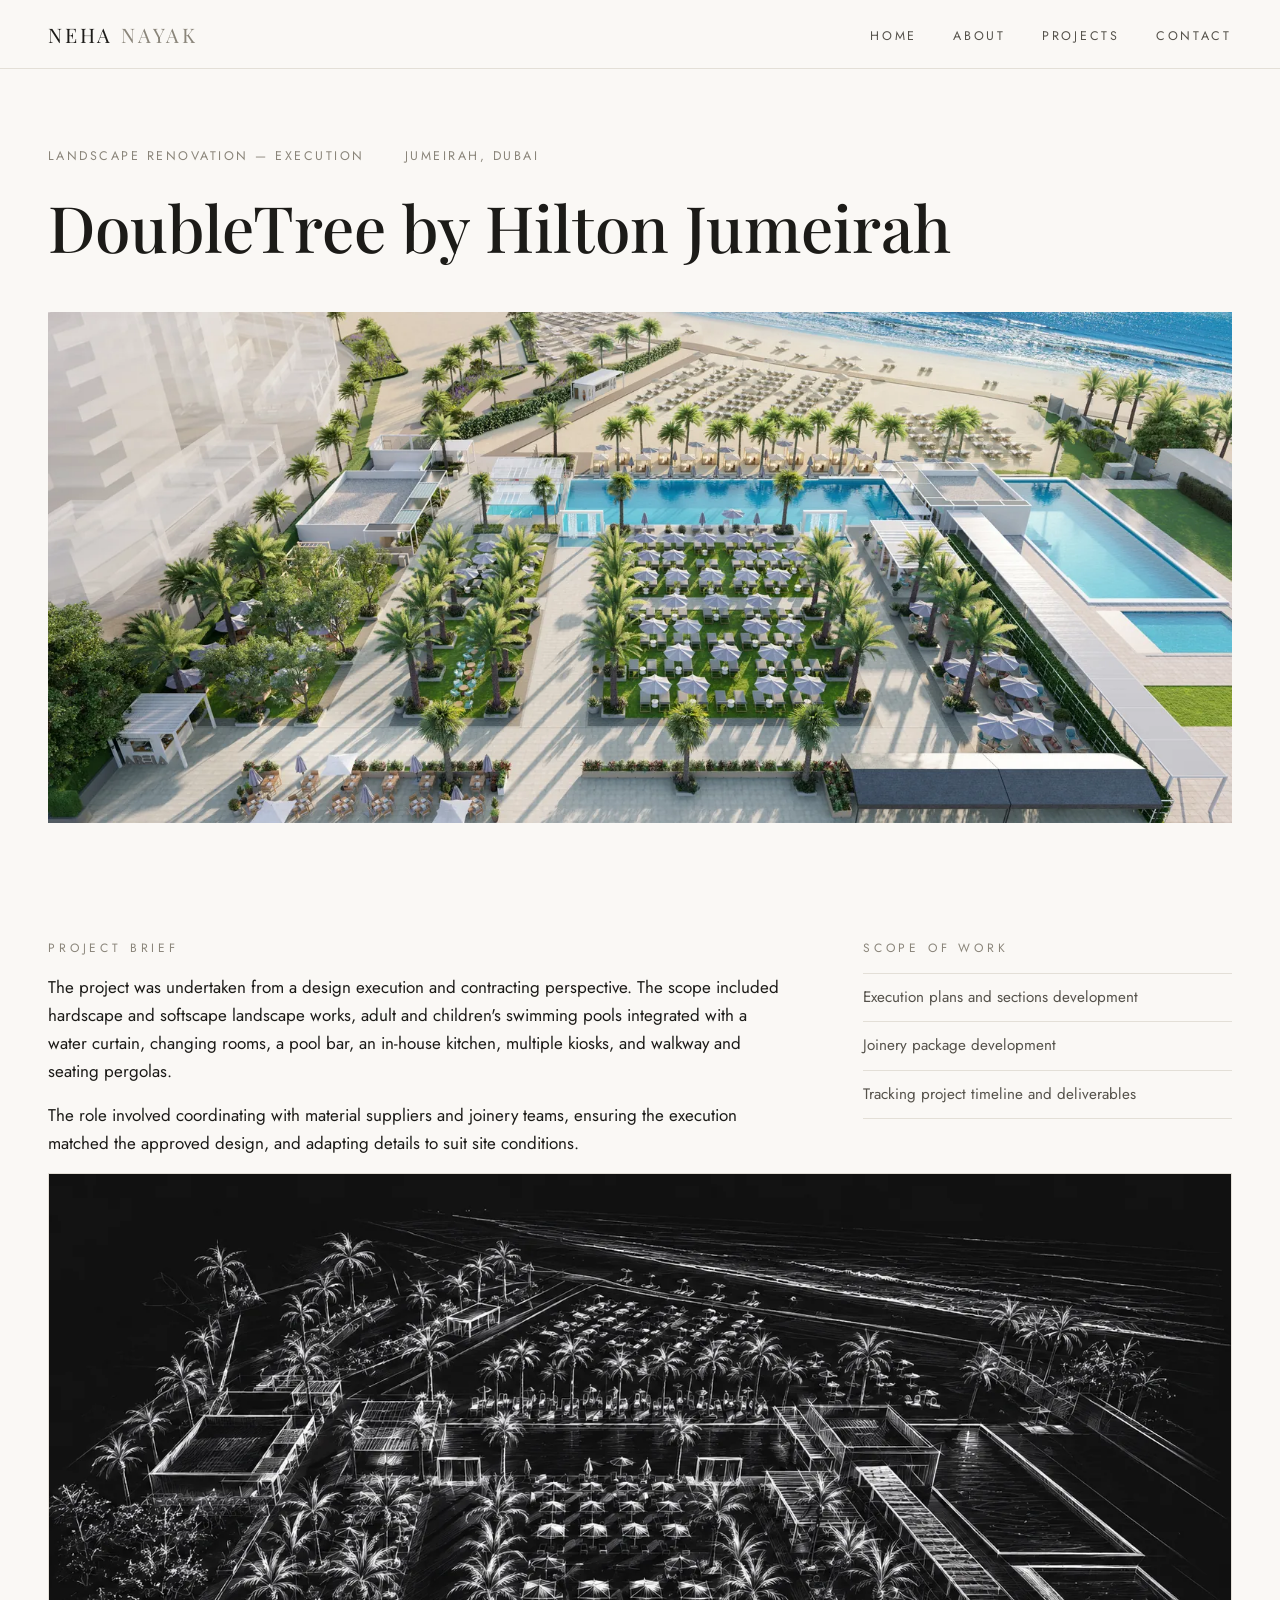
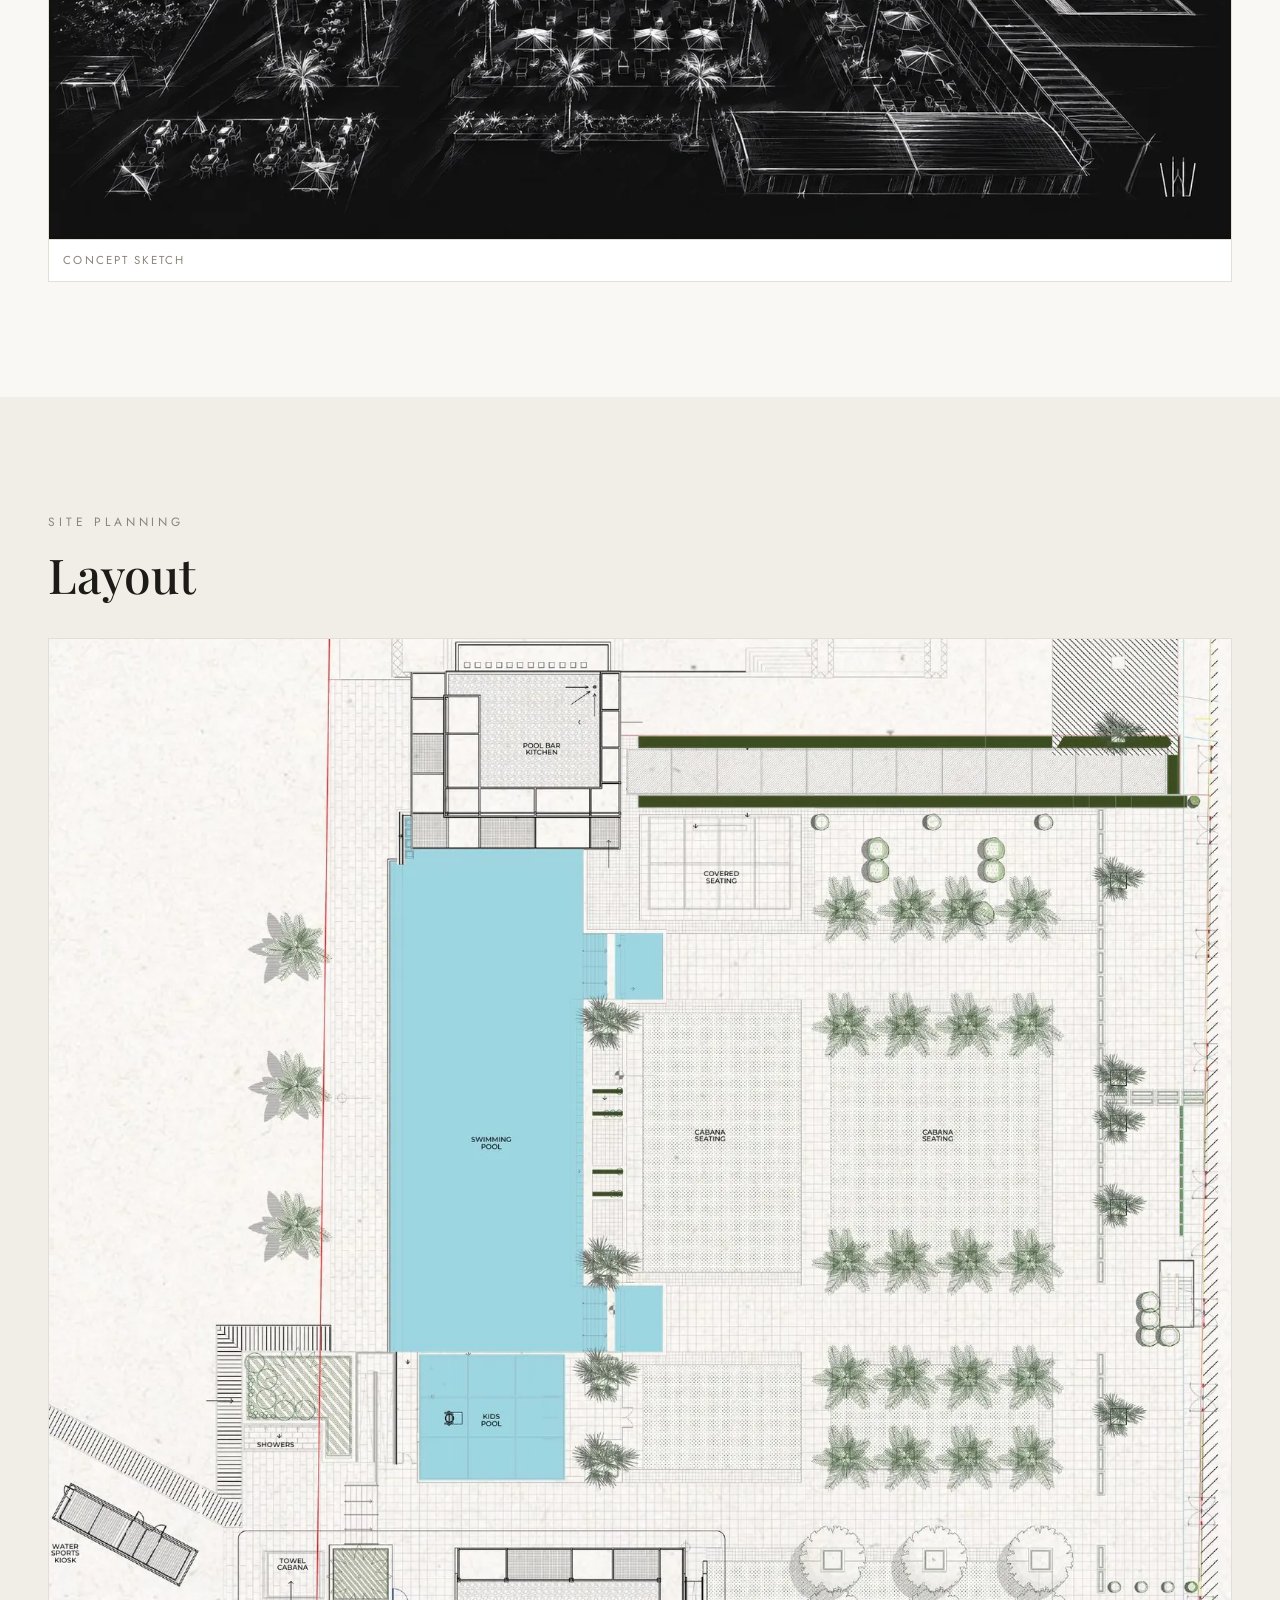
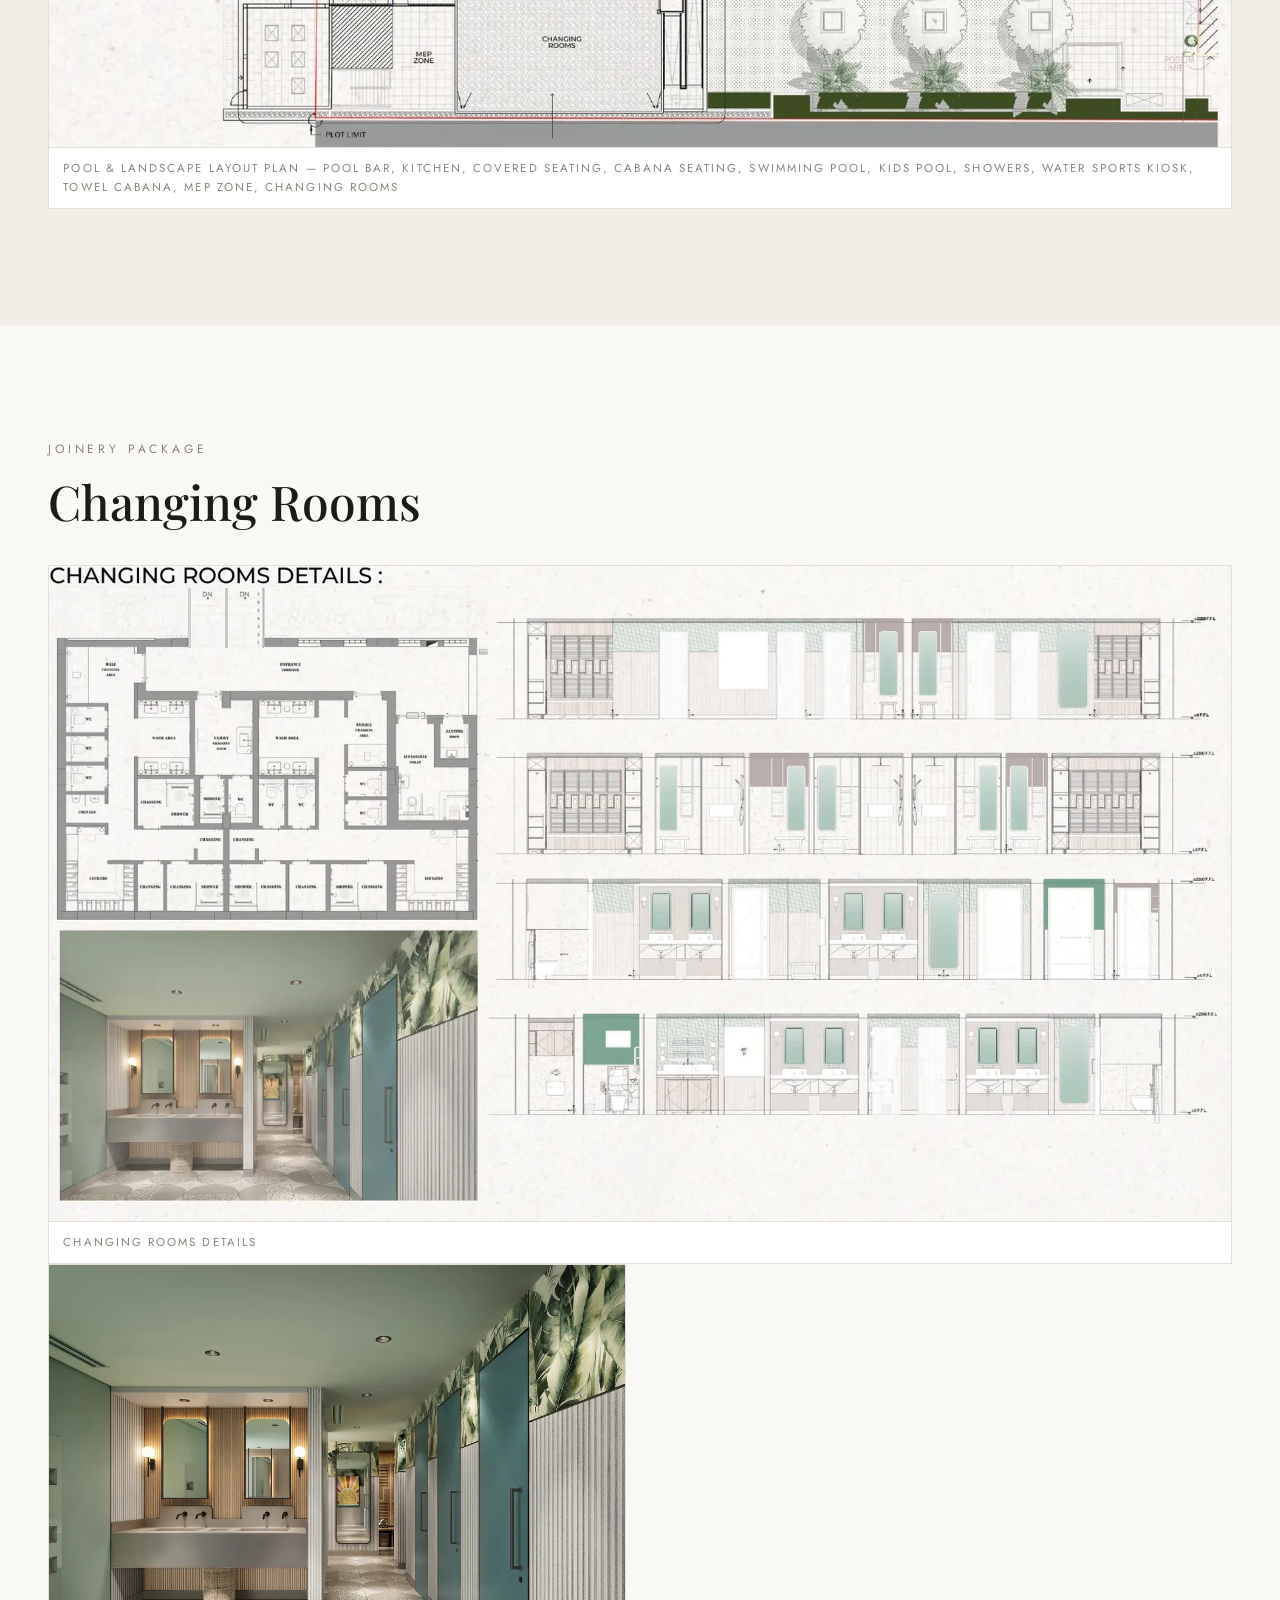
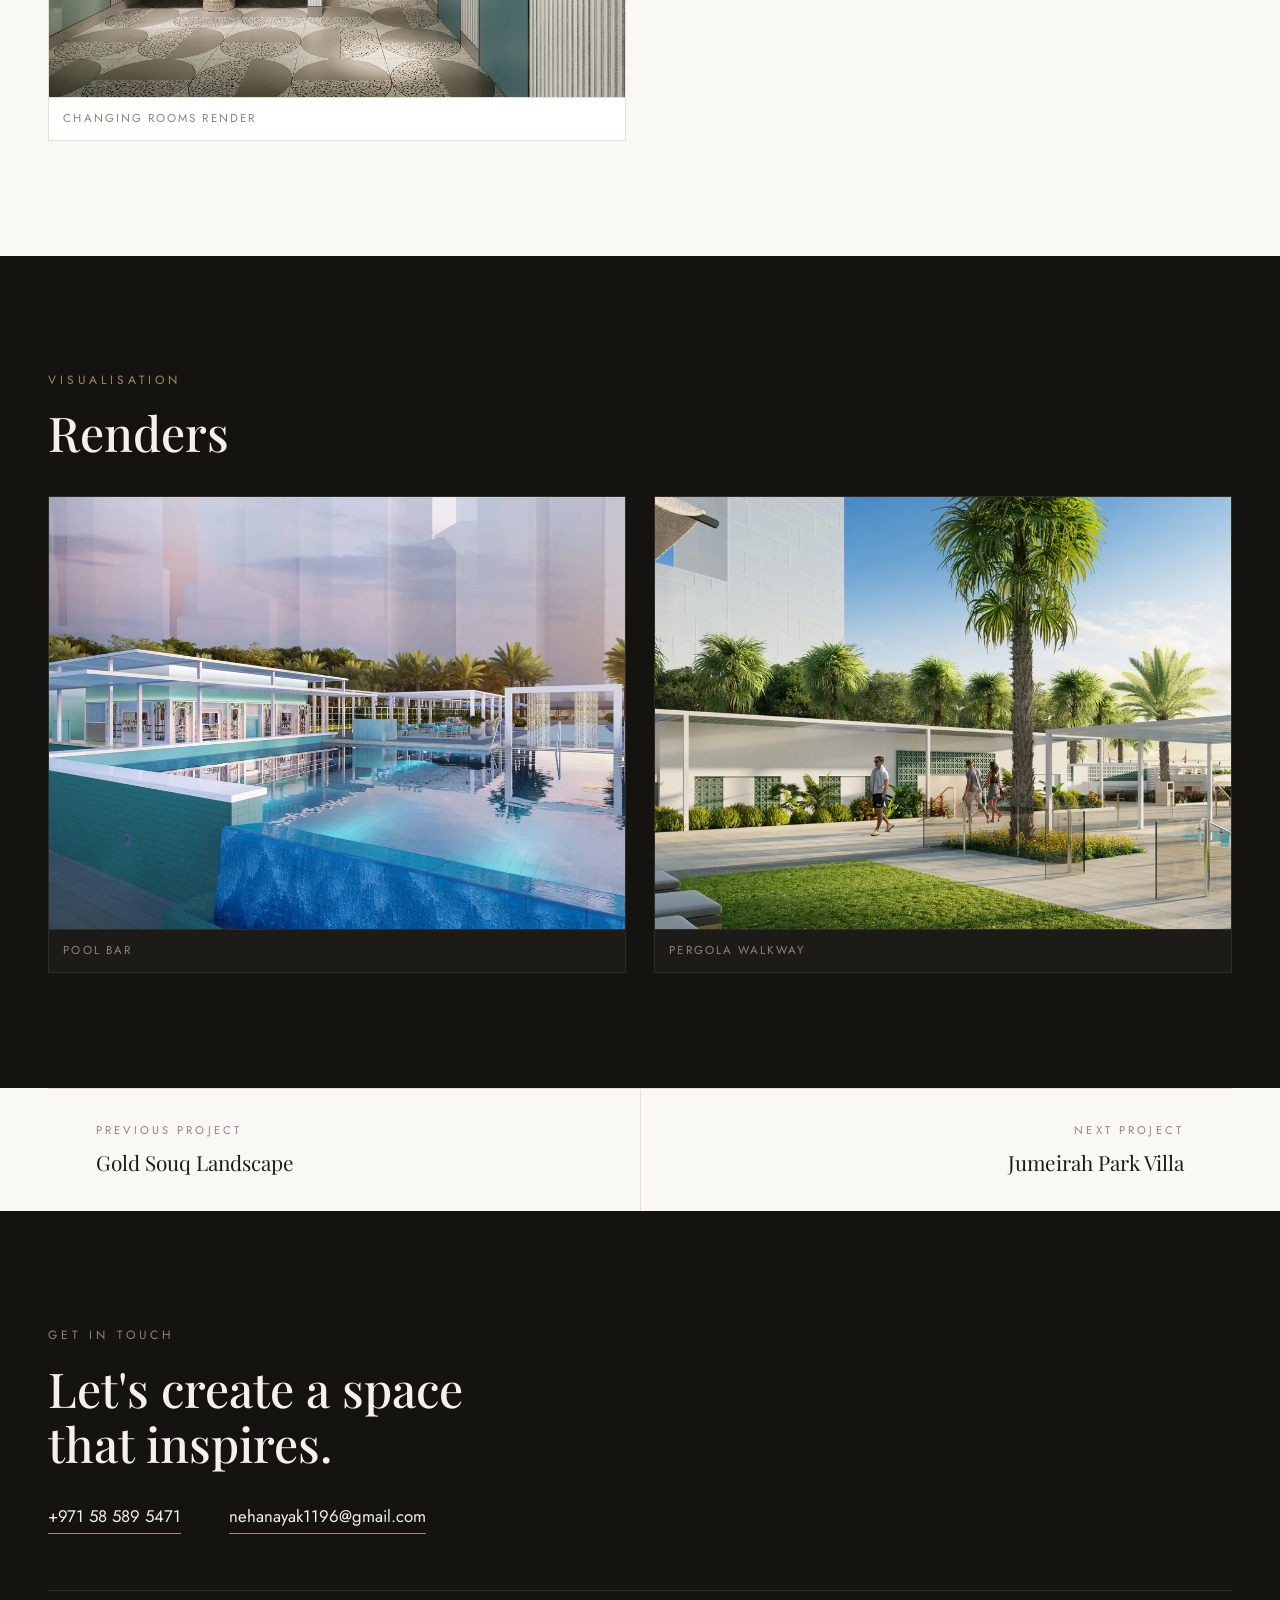
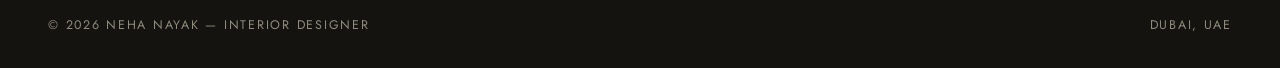
==== projects/doubletree-hilton.html @ 0a65aaea "Add responsive portfolio website built from Portfolio.pdf Static HTML/CSS/JS site: landing page with" ====
<!DOCTYPE html>
<html lang="en">
<head>
  <meta charset="UTF-8">
  <meta name="viewport" content="width=device-width, initial-scale=1">
  <title>DoubleTree by Hilton Jumeirah — Neha Nayak</title>
  <meta name="description" content="Landscape renovation of the DoubleTree by Hilton Jumeirah beachfront pool deck — execution plans, joinery package, and site coordination.">
  <link rel="preconnect" href="https://fonts.googleapis.com">
  <link rel="preconnect" href="https://fonts.gstatic.com" crossorigin>
  <link href="https://fonts.googleapis.com/css2?family=Playfair+Display:ital,wght@0,400;0,500;0,600;1,400&family=Jost:wght@300;400;500&display=swap" rel="stylesheet">
  <link rel="stylesheet" href="../css/style.css">
</head>
<body>

<header class="site-header">
  <div class="container">
    <a class="brand" href="../index.html">Neha <span>Nayak</span></a>
    <button class="nav-toggle" aria-label="Menu" aria-expanded="false" aria-controls="nav">
      <span></span><span></span><span></span>
    </button>
    <nav class="site-nav" id="nav">
      <ul>
        <li><a href="../index.html">Home</a></li>
        <li><a href="../index.html#about">About</a></li>
        <li><a href="../index.html#projects">Projects</a></li>
        <li><a href="../index.html#contact">Contact</a></li>
      </ul>
    </nav>
  </div>
</header>

<main>
  <section class="project-hero container">
    <div class="meta"><span>Landscape Renovation — Execution</span><span>Jumeirah, Dubai</span></div>
    <h1>DoubleTree by Hilton Jumeirah</h1>
    <div class="banner reveal"><img src="../assets/img/doubletree-hilton/aerial-render.webp" alt="Daytime aerial render of the full beachfront pool deck at the DoubleTree by Hilton Jumeirah"></div>
  </section>

  <section class="section">
    <div class="container split">
      <div class="reveal">
        <span class="eyebrow">Project Brief</span>
        <p>The project was undertaken from a design execution and contracting perspective. The scope included hardscape and softscape landscape works, adult and children's swimming pools integrated with a water curtain, changing rooms, a pool bar, an in-house kitchen, multiple kiosks, and walkway and seating pergolas.</p>
        <p>The role involved coordinating with material suppliers and joinery teams, ensuring the execution matched the approved design, and adapting details to suit site conditions.</p>
      </div>
      <div class="reveal">
        <span class="eyebrow">Scope of Work</span>
        <ul class="scope-list">
          <li>Execution plans and sections development</li>
          <li>Joinery package development</li>
          <li>Tracking project timeline and deliverables</li>
        </ul>
      </div>
    </div>
    <div class="container">
      <div class="gallery gallery--full reveal">
        <figure><img src="../assets/img/doubletree-hilton/concept-sketch.webp" alt="Hand-drawn aerial concept sketch of the pool deck at night" loading="lazy"><figcaption>Concept Sketch</figcaption></figure>
      </div>
    </div>
  </section>

  <section class="section section--alt">
    <div class="container">
      <span class="eyebrow">Site Planning</span>
      <h2 class="section-title">Layout</h2>
      <div class="gallery gallery--full gallery--natural reveal">
        <figure><img src="../assets/img/doubletree-hilton/pool-layout-plan.webp" alt="Annotated pool and landscape layout plan showing the swimming pool, kids pool, cabana seating, pool bar, kitchen, kiosks, and changing rooms" loading="lazy"><figcaption>Pool &amp; Landscape Layout Plan — Pool Bar, Kitchen, Covered Seating, Cabana Seating, Swimming Pool, Kids Pool, Showers, Water Sports Kiosk, Towel Cabana, MEP Zone, Changing Rooms</figcaption></figure>
      </div>
    </div>
  </section>

  <section class="section">
    <div class="container">
      <span class="eyebrow">Joinery Package</span>
      <h2 class="section-title">Changing Rooms</h2>
      <div class="gallery gallery--full gallery--natural reveal">
        <figure><img src="../assets/img/doubletree-hilton/changing-rooms-details.webp" alt="Changing rooms detail package with plan, render, and elevation strips" loading="lazy"><figcaption>Changing Rooms Details</figcaption></figure>
      </div>
      <div class="gallery gallery--two reveal">
        <figure><img src="../assets/img/doubletree-hilton/changing-rooms-render.webp" alt="Interior render of the changing rooms with arched mirrors, tropical wallpaper, and terrazzo finishes" loading="lazy"><figcaption>Changing Rooms Render</figcaption></figure>
      </div>
    </div>
  </section>

  <section class="section section--dark">
    <div class="container">
      <span class="eyebrow">Visualisation</span>
      <h2 class="section-title">Renders</h2>
      <div class="gallery gallery--two reveal">
        <figure><img src="../assets/img/doubletree-hilton/pool-bar-render.webp" alt="Dusk render of the infinity pool and glass pool bar pavilion" loading="lazy"><figcaption>Pool Bar</figcaption></figure>
        <figure><img src="../assets/img/doubletree-hilton/walkway-render.webp" alt="Shaded pergola walkway beside the kids pool" loading="lazy"><figcaption>Pergola Walkway</figcaption></figure>
      </div>
    </div>
  </section>
</main>

<nav class="project-pager container" aria-label="More projects">
  <a class="prev" href="gold-souq.html"><span class="label">Previous Project</span><span class="title">Gold Souq Landscape</span></a>
  <a class="next" href="jumeirah-park-villa.html"><span class="label">Next Project</span><span class="title">Jumeirah Park Villa</span></a>
</nav>

<footer class="site-footer" id="contact">
  <div class="container">
    <span class="eyebrow">Get in touch</span>
    <h2>Let's create a space<br>that inspires.</h2>
    <div class="footer-contact">
      <a href="tel:+971585895471">+971 58 589 5471</a>
      <a href="mailto:nehanayak1196@gmail.com">nehanayak1196@gmail.com</a>
    </div>
    <div class="footer-base">
      <span>&copy; <span data-year></span> Neha Nayak — Interior Designer</span>
      <span>Dubai, UAE</span>
    </div>
  </div>
</footer>
<script src="../js/main.js"></script>
</body>
</html>
---- css/style.css ----
/* ============================================================
   Neha Nayak — Interior Design Portfolio
   Shared design system
   ============================================================ */

:root {
  --bg: #faf8f5;
  --bg-alt: #f1eee8;
  --ink: #1c1b18;
  --ink-soft: #55524b;
  --muted: #8a857a;
  --line: #e3dfd7;
  --dark: #14130f;
  --dark-ink: #f4f1ea;
  --accent: #a08a63;
  --font-display: "Playfair Display", Georgia, "Times New Roman", serif;
  --font-body: "Jost", "Futura", "Century Gothic", -apple-system, Helvetica, Arial, sans-serif;
  --space: clamp(4rem, 9vw, 7.5rem);
  --gutter: clamp(1.25rem, 4vw, 3rem);
  --header-h: 4.25rem;
}

*, *::before, *::after { box-sizing: border-box; }

html { scroll-behavior: smooth; }

body {
  margin: 0;
  background: var(--bg);
  color: var(--ink);
  font-family: var(--font-body);
  font-size: 1.0625rem;
  line-height: 1.65;
  -webkit-font-smoothing: antialiased;
  overflow-x: hidden;
}

img { max-width: 100%; height: auto; display: block; }

a { color: inherit; text-decoration: none; }

h1, h2, h3, h4 {
  font-family: var(--font-display);
  font-weight: 500;
  line-height: 1.15;
  margin: 0 0 1rem;
}

p { margin: 0 0 1rem; }

.container {
  width: min(1200px, 100% - 2 * var(--gutter));
  margin-inline: auto;
}

/* ---------- Header / Nav ---------- */

.site-header {
  position: sticky;
  top: 0;
  z-index: 100;
  background: color-mix(in srgb, var(--bg) 92%, transparent);
  backdrop-filter: blur(8px);
  border-bottom: 1px solid var(--line);
}

.site-header .container {
  display: flex;
  align-items: center;
  justify-content: space-between;
  height: var(--header-h);
}

.brand {
  font-family: var(--font-display);
  font-size: 1.25rem;
  letter-spacing: 0.14em;
  text-transform: uppercase;
}

.brand span { color: var(--muted); }

.site-nav ul {
  display: flex;
  gap: 2.25rem;
  list-style: none;
  margin: 0;
  padding: 0;
}

.site-nav a {
  font-size: 0.78rem;
  letter-spacing: 0.22em;
  text-transform: uppercase;
  color: var(--ink-soft);
  transition: color 0.2s;
}

.site-nav a:hover, .site-nav a[aria-current="page"] { color: var(--ink); }

.nav-toggle {
  display: none;
  background: none;
  border: 0;
  padding: 0.5rem;
  cursor: pointer;
}

.nav-toggle span {
  display: block;
  width: 24px;
  height: 2px;
  background: var(--ink);
  margin: 5px 0;
  transition: transform 0.25s, opacity 0.25s;
}

@media (max-width: 767px) {
  .nav-toggle { display: block; }

  .site-nav {
    position: absolute;
    top: var(--header-h);
    left: 0;
    right: 0;
    background: var(--bg);
    border-bottom: 1px solid var(--line);
    max-height: 0;
    overflow: hidden;
    transition: max-height 0.3s ease;
  }

  .site-nav.open { max-height: 22rem; }

  .site-nav ul {
    flex-direction: column;
    gap: 0;
    padding: 0.75rem 0 1.25rem;
  }

  .site-nav li { text-align: center; }

  .site-nav a { display: block; padding: 0.7rem 0; font-size: 0.85rem; }

  body.nav-open .nav-toggle span:nth-child(1) { transform: translateY(7px) rotate(45deg); }
  body.nav-open .nav-toggle span:nth-child(2) { opacity: 0; }
  body.nav-open .nav-toggle span:nth-child(3) { transform: translateY(-7px) rotate(-45deg); }
}

/* ---------- Section scaffolding ---------- */

.section { padding-block: var(--space); }
.section--alt { background: var(--bg-alt); }
.section--dark { background: var(--dark); color: var(--dark-ink); }
.section--dark .eyebrow { color: var(--accent); }

.eyebrow {
  display: block;
  font-size: 0.75rem;
  letter-spacing: 0.32em;
  text-transform: uppercase;
  color: var(--muted);
  margin-bottom: 0.9rem;
}

.section-title {
  font-size: clamp(1.9rem, 4.5vw, 3rem);
  margin-bottom: 2.25rem;
}

/* ---------- Index hero (full-screen background) ---------- */

.hero--full {
  position: relative;
  min-height: calc(100svh - var(--header-h));
  display: flex;
  align-items: flex-end;
  overflow: hidden;
}

.hero-bg {
  position: absolute;
  inset: 0;
  width: 100%;
  height: 100%;
  object-fit: cover;
}

.hero-overlay {
  position: absolute;
  inset: 0;
  background: linear-gradient(
    to top,
    rgba(12, 11, 9, 0.8) 0%,
    rgba(12, 11, 9, 0.35) 50%,
    rgba(12, 11, 9, 0.12) 100%
  );
}

.hero-content {
  position: relative;
  z-index: 1;
  color: var(--dark-ink);
  padding-block: clamp(3rem, 8vh, 6rem);
}

.hero-content h1 {
  font-size: clamp(2.8rem, 7.5vw, 5.5rem);
  letter-spacing: 0.06em;
  margin-bottom: 1.25rem;
  text-shadow: 0 2px 24px rgba(0, 0, 0, 0.35);
}

.hero-content .tagline {
  font-size: 0.85rem;
  letter-spacing: 0.34em;
  text-transform: uppercase;
  color: rgba(244, 241, 234, 0.92);
  border-top: 1px solid rgba(244, 241, 234, 0.65);
  padding-top: 1rem;
  display: inline-block;
}

.hero-lede {
  max-width: 34rem;
  margin-top: 1.25rem;
  color: rgba(244, 241, 234, 0.85);
}

@media (max-width: 767px) {
  .hero--full { min-height: 78svh; }
  .hero-content { padding-block: 2.5rem; }
}

/* ---------- Project hero (detail pages) ---------- */

.project-hero { padding-top: clamp(3rem, 6vw, 5rem); }

.project-hero .meta {
  display: flex;
  flex-wrap: wrap;
  gap: 0.6rem 2.5rem;
  font-size: 0.78rem;
  letter-spacing: 0.2em;
  text-transform: uppercase;
  color: var(--muted);
  margin-bottom: 1.5rem;
}

.project-hero h1 { font-size: clamp(2.2rem, 6vw, 4rem); }

.project-hero .banner {
  margin-top: clamp(1.75rem, 4vw, 3rem);
  max-height: 70vh;
  overflow: hidden;
}

.project-hero .banner img { width: 100%; object-fit: cover; }

/* ---------- Split (brief / scope) ---------- */

.split {
  display: grid;
  grid-template-columns: 2fr 1fr;
  gap: clamp(2rem, 6vw, 5rem);
  align-items: start;
}

@media (max-width: 767px) { .split { grid-template-columns: 1fr; } }

.scope-list {
  list-style: none;
  margin: 0;
  padding: 0;
  border-top: 1px solid var(--line);
}

.scope-list li {
  padding: 0.7rem 0;
  border-bottom: 1px solid var(--line);
  font-size: 0.95rem;
  color: var(--ink-soft);
}

.section--dark .scope-list,
.section--dark .scope-list li { border-color: #2e2c26; color: #c9c4b8; }

/* ---------- Galleries ---------- */

.gallery {
  display: grid;
  grid-template-columns: repeat(auto-fill, minmax(min(300px, 100%), 1fr));
  gap: clamp(1rem, 2.5vw, 1.75rem);
}

.gallery--two { grid-template-columns: repeat(auto-fill, minmax(min(420px, 100%), 1fr)); }
.gallery--full { grid-template-columns: 1fr; }

.gallery figure {
  margin: 0;
  cursor: zoom-in;
  background: #fff;
  border: 1px solid var(--line);
}

.section--dark .gallery figure { background: #1d1b17; border-color: #2e2c26; }

.gallery figure img {
  width: 100%;
  aspect-ratio: 4 / 3;
  object-fit: cover;
  transition: transform 0.45s ease, opacity 0.3s;
}

.gallery--natural figure img,
.gallery--full figure img { aspect-ratio: auto; object-fit: contain; }

.gallery figure:hover img { opacity: 0.92; }

.gallery figcaption {
  font-size: 0.72rem;
  letter-spacing: 0.18em;
  text-transform: uppercase;
  color: var(--muted);
  padding: 0.7rem 0.9rem;
  border-top: 1px solid var(--line);
}

.section--dark .gallery figcaption { border-color: #2e2c26; }

/* ---------- Project cards (index) ---------- */

.project-grid {
  display: grid;
  grid-template-columns: repeat(auto-fill, minmax(min(320px, 100%), 1fr));
  gap: clamp(1.25rem, 3vw, 2rem);
}

.project-card {
  display: block;
  background: #fff;
  border: 1px solid var(--line);
  overflow: hidden;
}

.project-card .thumb { overflow: hidden; }

.project-card .thumb img {
  width: 100%;
  aspect-ratio: 4 / 3;
  object-fit: cover;
  transition: transform 0.5s ease;
}

.project-card:hover .thumb img { transform: scale(1.04); }

.project-card .card-body { padding: 1.25rem 1.4rem 1.5rem; }

.project-card .card-tag {
  font-size: 0.68rem;
  letter-spacing: 0.26em;
  text-transform: uppercase;
  color: var(--muted);
}

.project-card h3 {
  font-size: 1.35rem;
  margin: 0.4rem 0 0;
}

/* ---------- About ---------- */

.about-grid {
  display: grid;
  grid-template-columns: 320px 1fr;
  gap: clamp(2rem, 5vw, 4.5rem);
  align-items: start;
}

.about-grid .portrait img { width: 100%; filter: grayscale(1); }

@media (max-width: 860px) {
  .about-grid { grid-template-columns: 1fr; }
  .about-grid .portrait { max-width: 280px; }
}

.facts-grid {
  display: grid;
  grid-template-columns: repeat(auto-fit, minmax(180px, 1fr));
  gap: 2rem;
  margin-top: 2.5rem;
}

.facts-grid h4 {
  font-family: var(--font-body);
  font-size: 0.75rem;
  letter-spacing: 0.26em;
  text-transform: uppercase;
  color: var(--muted);
  margin-bottom: 0.75rem;
}

.facts-grid ul {
  list-style: none;
  margin: 0;
  padding: 0;
  font-size: 0.95rem;
  color: var(--ink-soft);
}

.facts-grid li { padding: 0.28rem 0; }

.tag-list {
  display: flex;
  flex-wrap: wrap;
  gap: 0.5rem;
  list-style: none;
  padding: 0;
  margin: 0;
}

.tag-list li {
  border: 1px solid var(--line);
  padding: 0.35rem 0.9rem;
  font-size: 0.78rem;
  letter-spacing: 0.12em;
  text-transform: uppercase;
  color: var(--ink-soft);
  background: #fff;
}

/* ---------- Prev / next project ---------- */

.project-pager {
  display: grid;
  grid-template-columns: 1fr 1fr;
  border-top: 1px solid var(--line);
}

.project-pager a {
  padding: 2rem var(--gutter);
  transition: background 0.25s;
}

.project-pager a:hover { background: var(--bg-alt); }

.project-pager .next { text-align: right; border-left: 1px solid var(--line); }

.project-pager .label {
  display: block;
  font-size: 0.7rem;
  letter-spacing: 0.28em;
  text-transform: uppercase;
  color: var(--muted);
  margin-bottom: 0.35rem;
}

.project-pager .title { font-family: var(--font-display); font-size: 1.3rem; }

@media (max-width: 600px) {
  .project-pager { grid-template-columns: 1fr; }
  .project-pager .next { border-left: 0; border-top: 1px solid var(--line); }
}

/* ---------- Footer ---------- */

.site-footer {
  background: var(--dark);
  color: var(--dark-ink);
  padding: var(--space) 0 2rem;
}

.site-footer h2 { font-size: clamp(1.9rem, 4.5vw, 3rem); }

.footer-contact {
  display: flex;
  flex-wrap: wrap;
  gap: 1rem 3rem;
  margin: 2rem 0 3.5rem;
  font-size: 1.05rem;
}

.footer-contact a {
  border-bottom: 1px solid var(--accent);
  padding-bottom: 0.15rem;
  transition: color 0.2s;
}

.footer-contact a:hover { color: var(--accent); }

.footer-base {
  display: flex;
  flex-wrap: wrap;
  gap: 0.5rem 2rem;
  justify-content: space-between;
  border-top: 1px solid #2e2c26;
  padding-top: 1.5rem;
  font-size: 0.78rem;
  letter-spacing: 0.14em;
  text-transform: uppercase;
  color: #8f8a7e;
}

/* ---------- Lightbox ---------- */

.lightbox {
  position: fixed;
  inset: 0;
  z-index: 200;
  background: rgba(12, 11, 9, 0.94);
  display: none;
  align-items: center;
  justify-content: center;
}

.lightbox.open { display: flex; }

.lightbox img {
  max-width: min(94vw, 1500px);
  max-height: 86vh;
  object-fit: contain;
}

.lightbox .lb-caption {
  position: absolute;
  bottom: 1.25rem;
  left: 50%;
  transform: translateX(-50%);
  color: #cfcabe;
  font-size: 0.75rem;
  letter-spacing: 0.2em;
  text-transform: uppercase;
  text-align: center;
  max-width: 90vw;
}

.lightbox button {
  position: absolute;
  background: none;
  border: 0;
  color: #efece4;
  font-size: 2rem;
  line-height: 1;
  cursor: pointer;
  padding: 1rem;
  opacity: 0.75;
  transition: opacity 0.2s;
}

.lightbox button:hover { opacity: 1; }

.lightbox .lb-close { top: 0.75rem; right: 0.9rem; }
.lightbox .lb-prev { left: 0.4rem; top: 50%; transform: translateY(-50%); }
.lightbox .lb-next { right: 0.4rem; top: 50%; transform: translateY(-50%); }

@media (max-width: 600px) {
  .lightbox .lb-prev, .lightbox .lb-next { padding: 0.6rem; font-size: 1.6rem; }
}

/* ---------- Reveal on scroll ---------- */

.reveal {
  opacity: 0;
  transform: translateY(26px);
  transition: opacity 0.7s ease, transform 0.7s ease;
}

.reveal.visible { opacity: 1; transform: none; }

@media (prefers-reduced-motion: reduce) {
  html { scroll-behavior: auto; }
  .reveal { opacity: 1; transform: none; transition: none; }
  .gallery figure img, .project-card .thumb img { transition: none; }
}
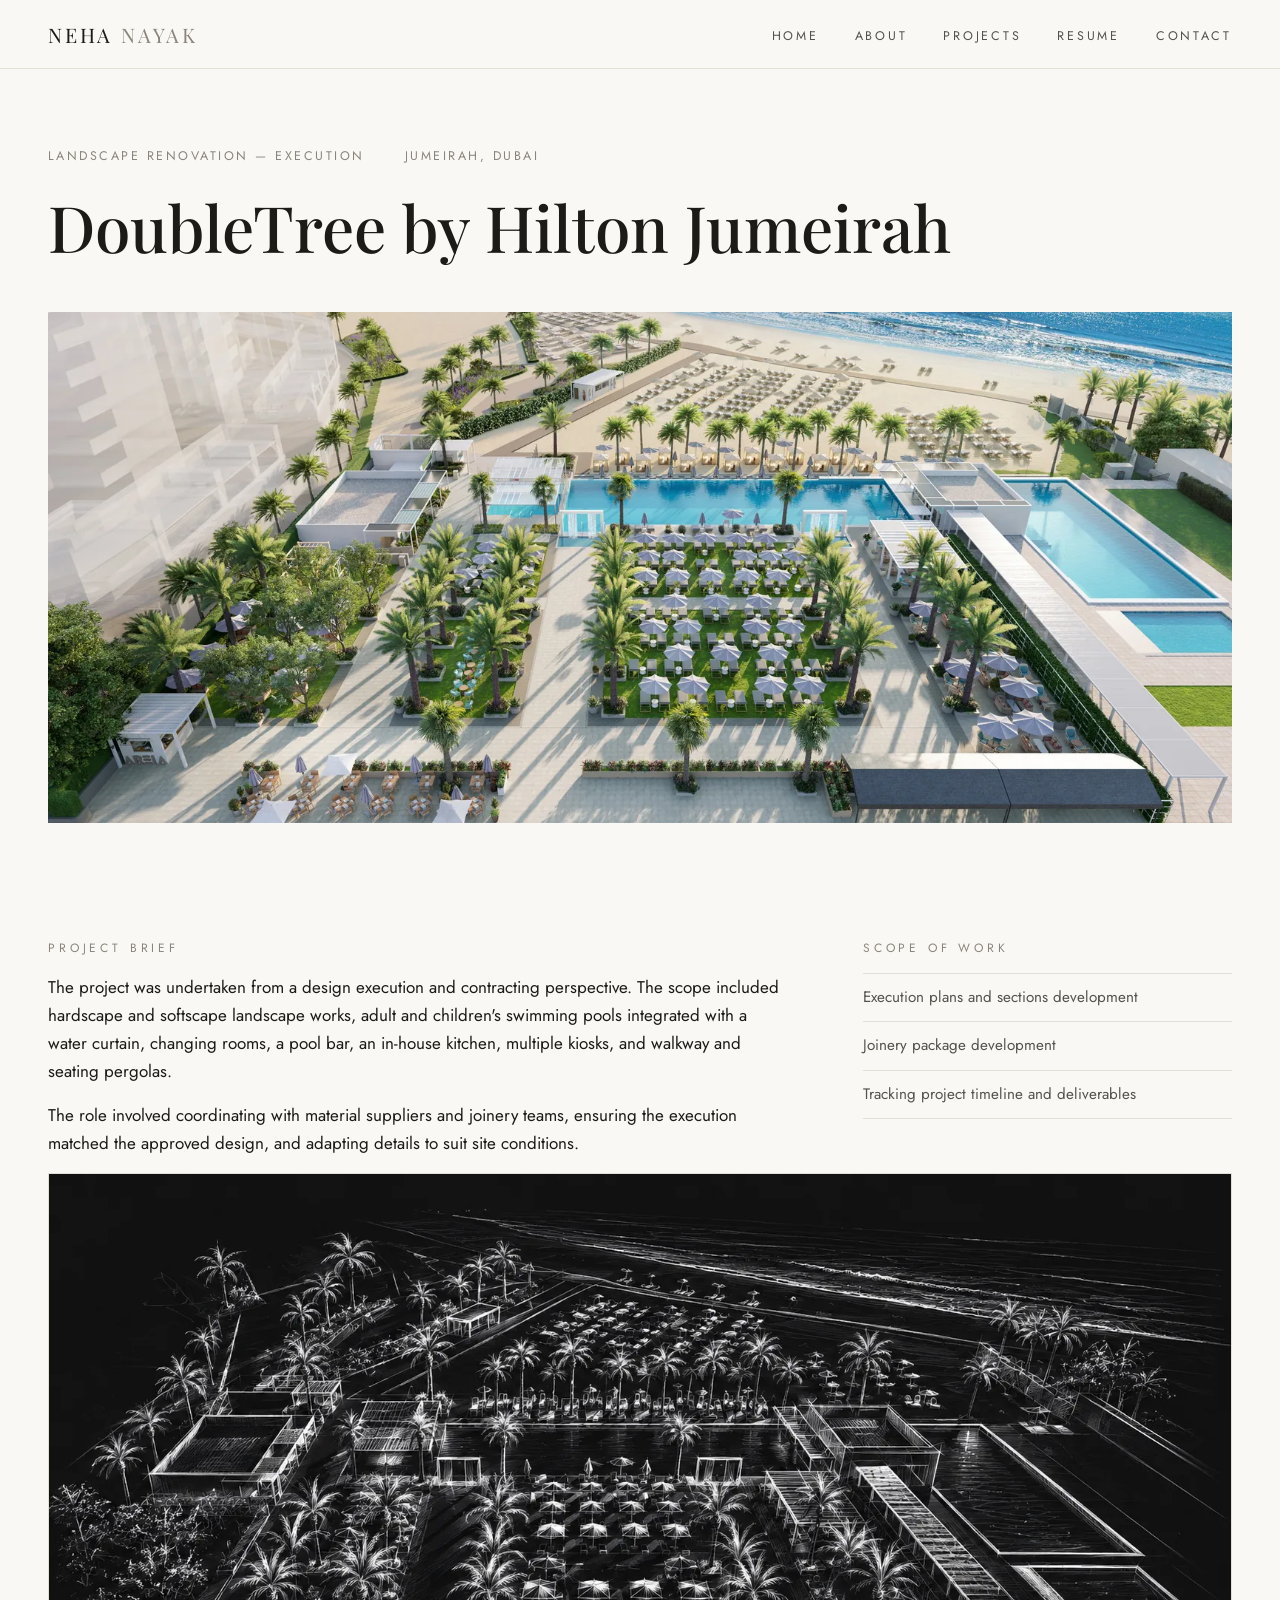
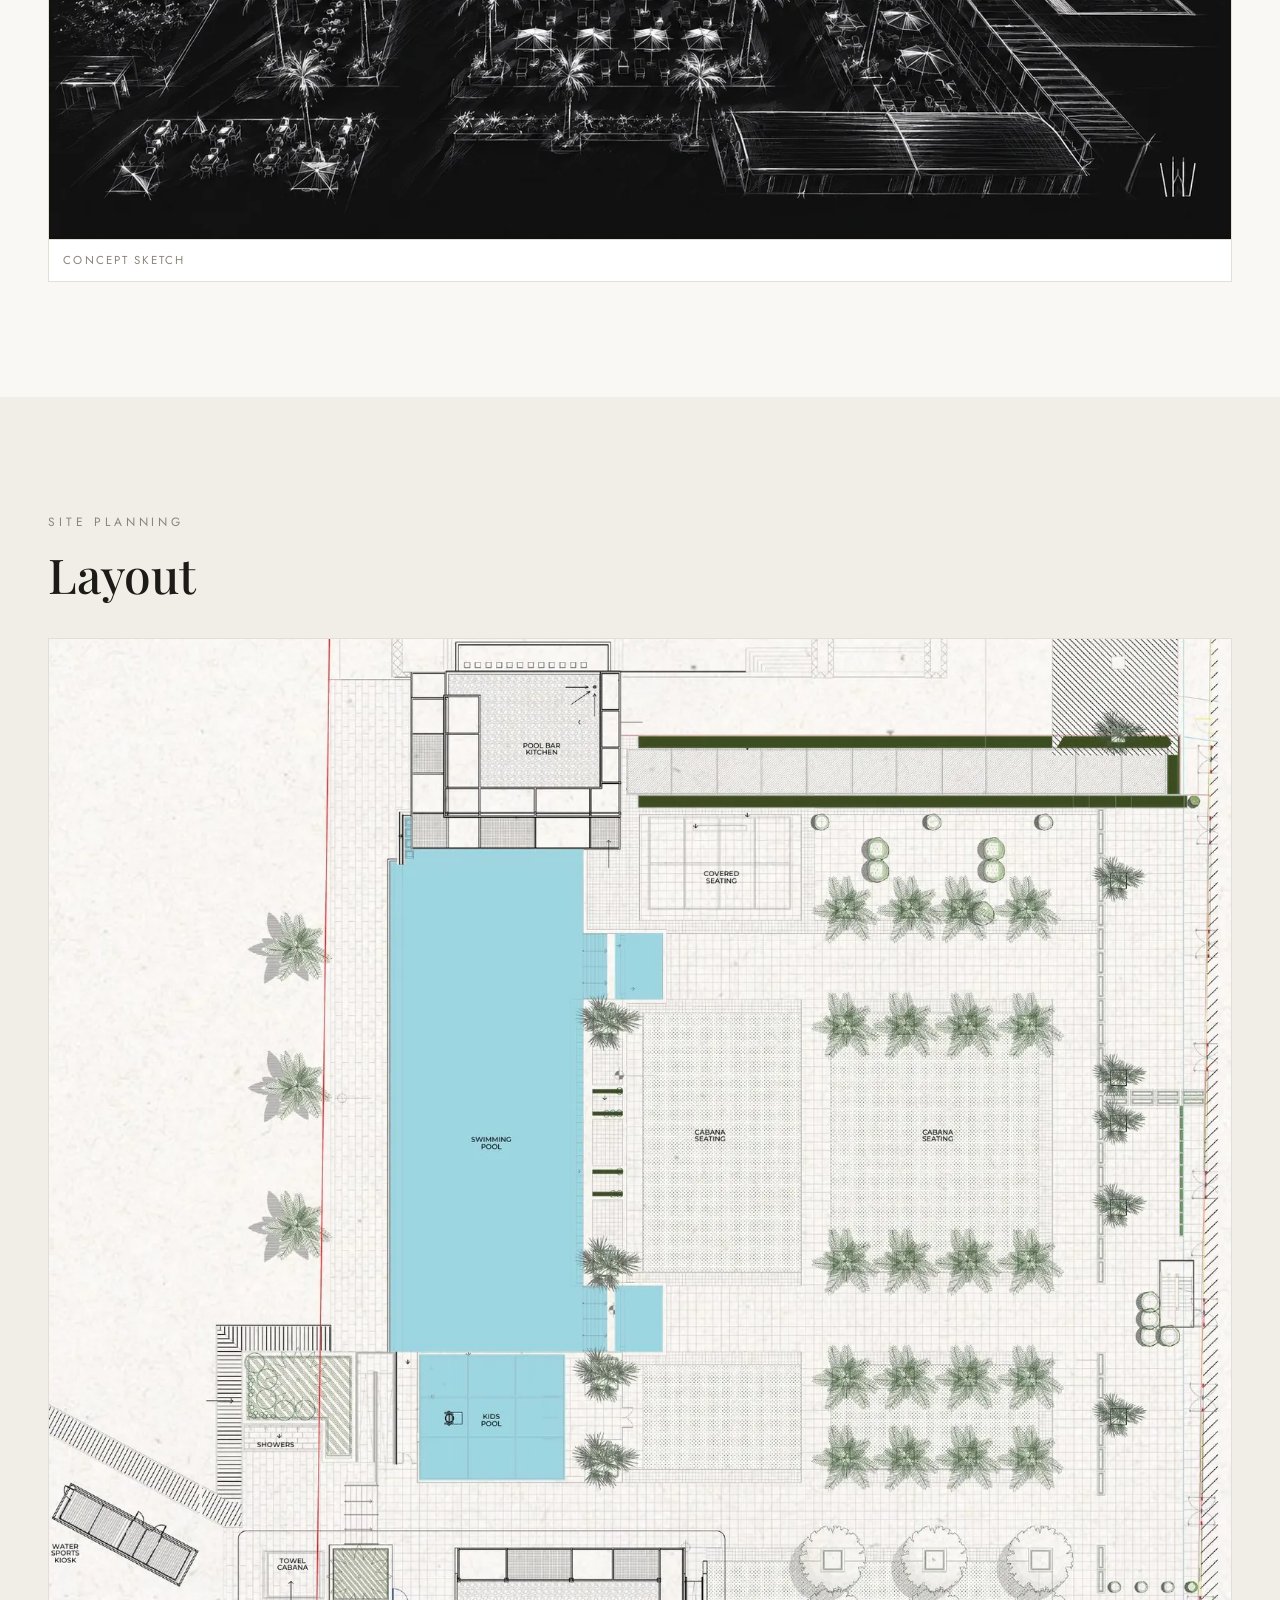
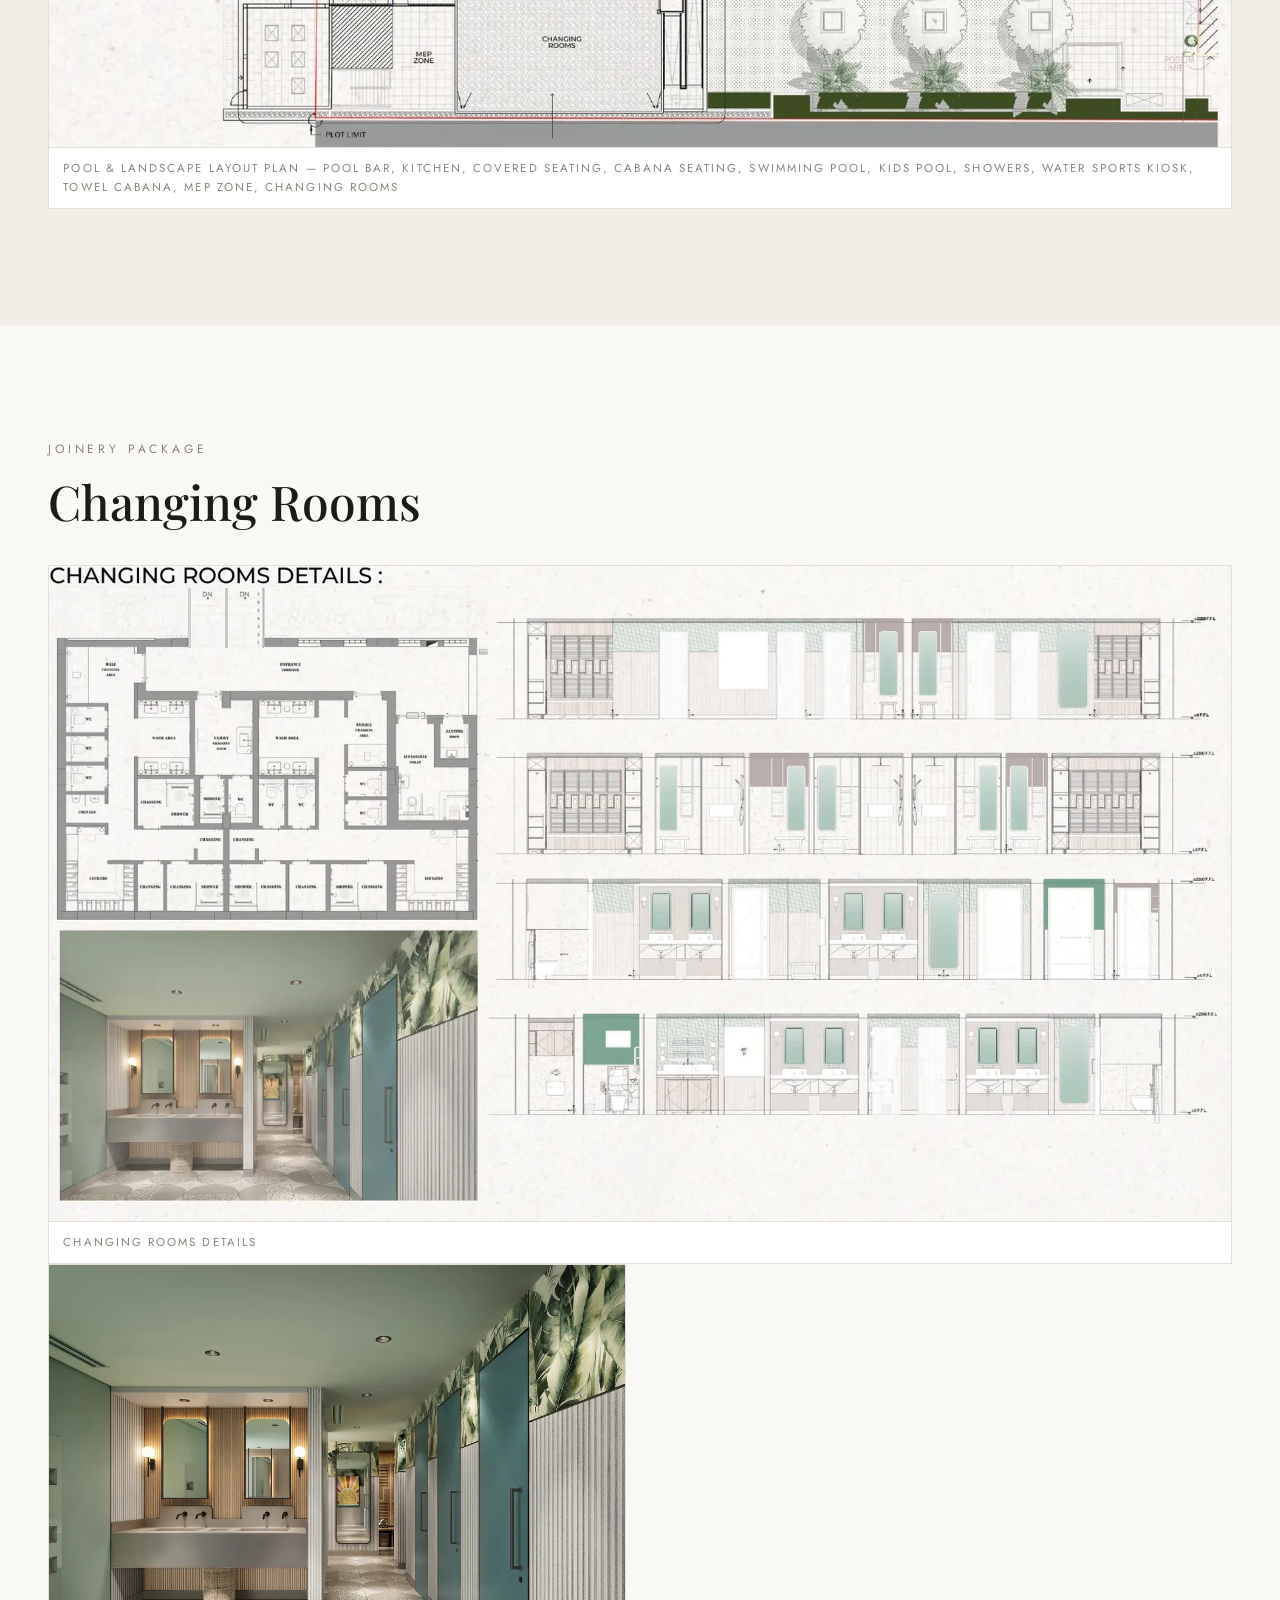
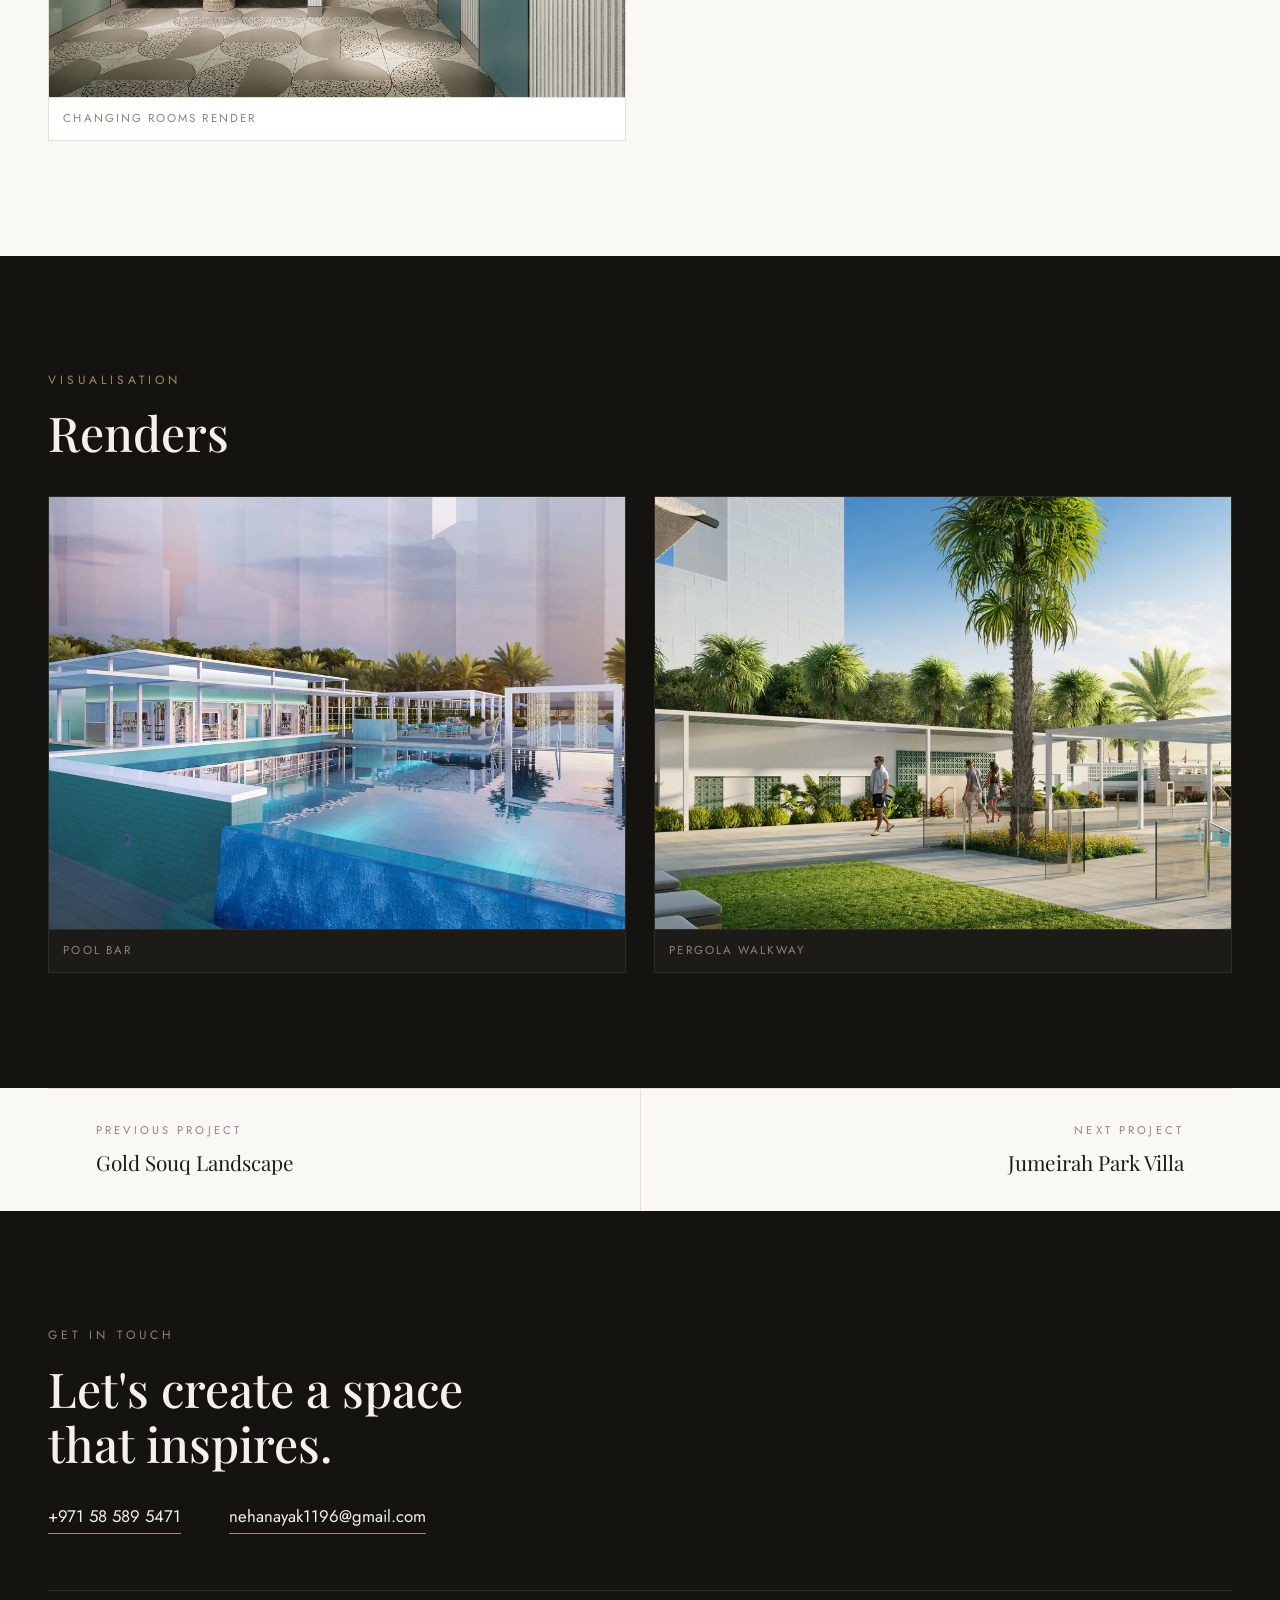
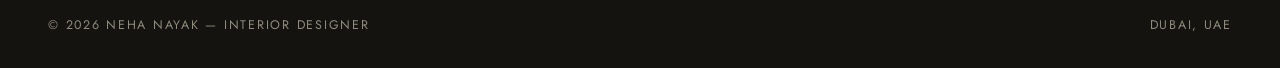
==== commit 2efb239e: "Add resume: nav link on all pages and download button in About Co-Authored-By: Claude Fable 5 <norep" ====
--- a/projects/doubletree-hilton.html
+++ b/projects/doubletree-hilton.html
@@ -23,6 +23,7 @@
         <li><a href="../index.html">Home</a></li>
         <li><a href="../index.html#about">About</a></li>
         <li><a href="../index.html#projects">Projects</a></li>
+        <li><a href="../assets/neha-nayak-resume.pdf" target="_blank" rel="noopener">Resume</a></li>
         <li><a href="../index.html#contact">Contact</a></li>
       </ul>
     </nav>
--- a/css/style.css
+++ b/css/style.css
@@ -379,6 +379,55 @@
 
 .about-grid .portrait img { width: 100%; filter: grayscale(1); }
 
+.portrait-contact { margin-top: 1.5rem; }
+
+.portrait-contact h4 {
+  font-family: var(--font-body);
+  font-size: 0.75rem;
+  letter-spacing: 0.26em;
+  text-transform: uppercase;
+  color: var(--muted);
+  margin: 0 0 0.6rem;
+}
+
+.portrait-contact ul {
+  list-style: none;
+  margin: 0;
+  padding: 0;
+  font-size: 0.95rem;
+  color: var(--ink-soft);
+}
+
+.portrait-contact li { padding: 0.28rem 0; }
+
+.portrait-contact a {
+  border-bottom: 1px solid var(--line);
+  padding-bottom: 0.1rem;
+  transition: color 0.2s, border-color 0.2s;
+}
+
+.portrait-contact a:hover { color: var(--ink); border-color: var(--accent); }
+
+/* ---------- Buttons ---------- */
+
+a.btn {
+  display: inline-block;
+  margin-top: 1.25rem;
+  padding: 0.7rem 1.6rem;
+  border: 1px solid var(--ink);
+  font-size: 0.75rem;
+  letter-spacing: 0.24em;
+  text-transform: uppercase;
+  color: var(--ink);
+  transition: background 0.25s, color 0.25s;
+}
+
+a.btn:hover {
+  background: var(--dark);
+  color: var(--dark-ink);
+  border-color: var(--dark);
+}
+
 @media (max-width: 860px) {
   .about-grid { grid-template-columns: 1fr; }
   .about-grid .portrait { max-width: 280px; }
@@ -409,6 +458,14 @@
 }
 
 .facts-grid li { padding: 0.28rem 0; }
+
+.facts-grid a {
+  border-bottom: 1px solid var(--line);
+  padding-bottom: 0.1rem;
+  transition: color 0.2s, border-color 0.2s;
+}
+
+.facts-grid a:hover { color: var(--ink); border-color: var(--accent); }
 
 .tag-list {
   display: flex;
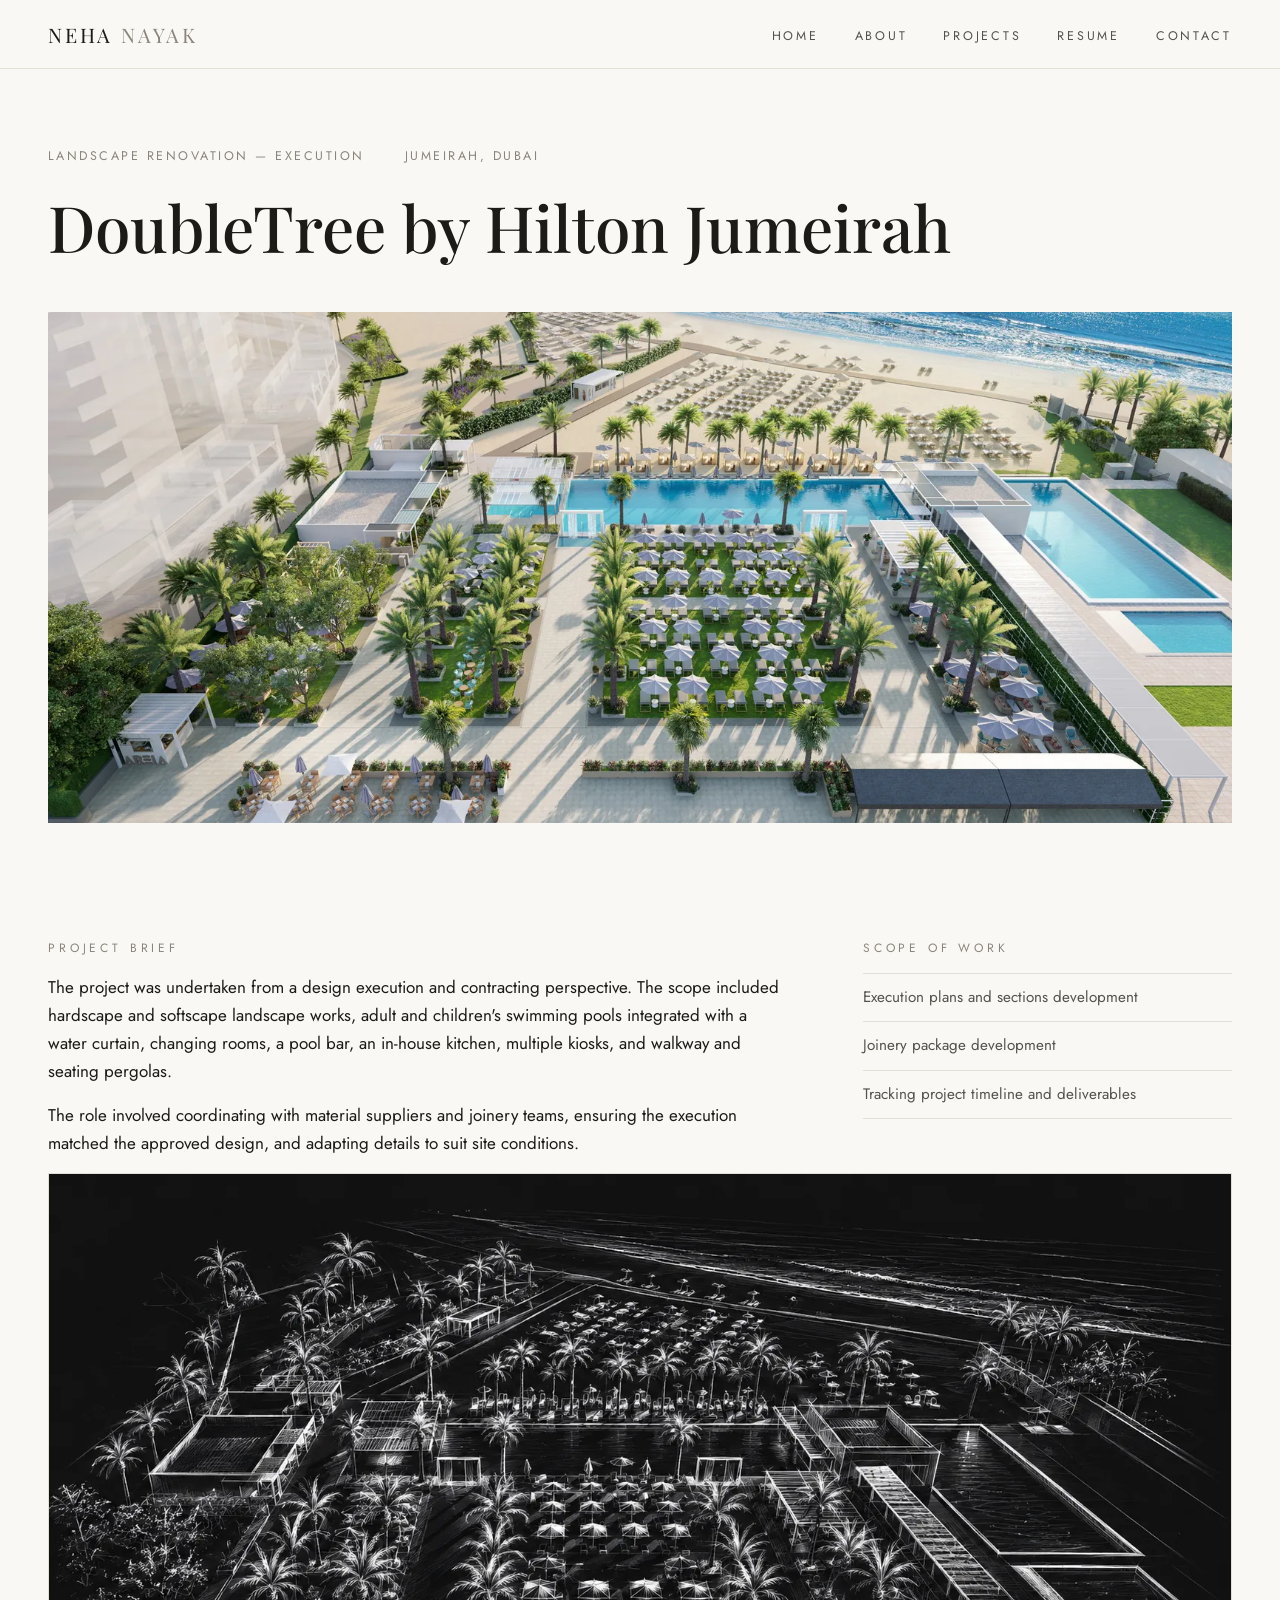
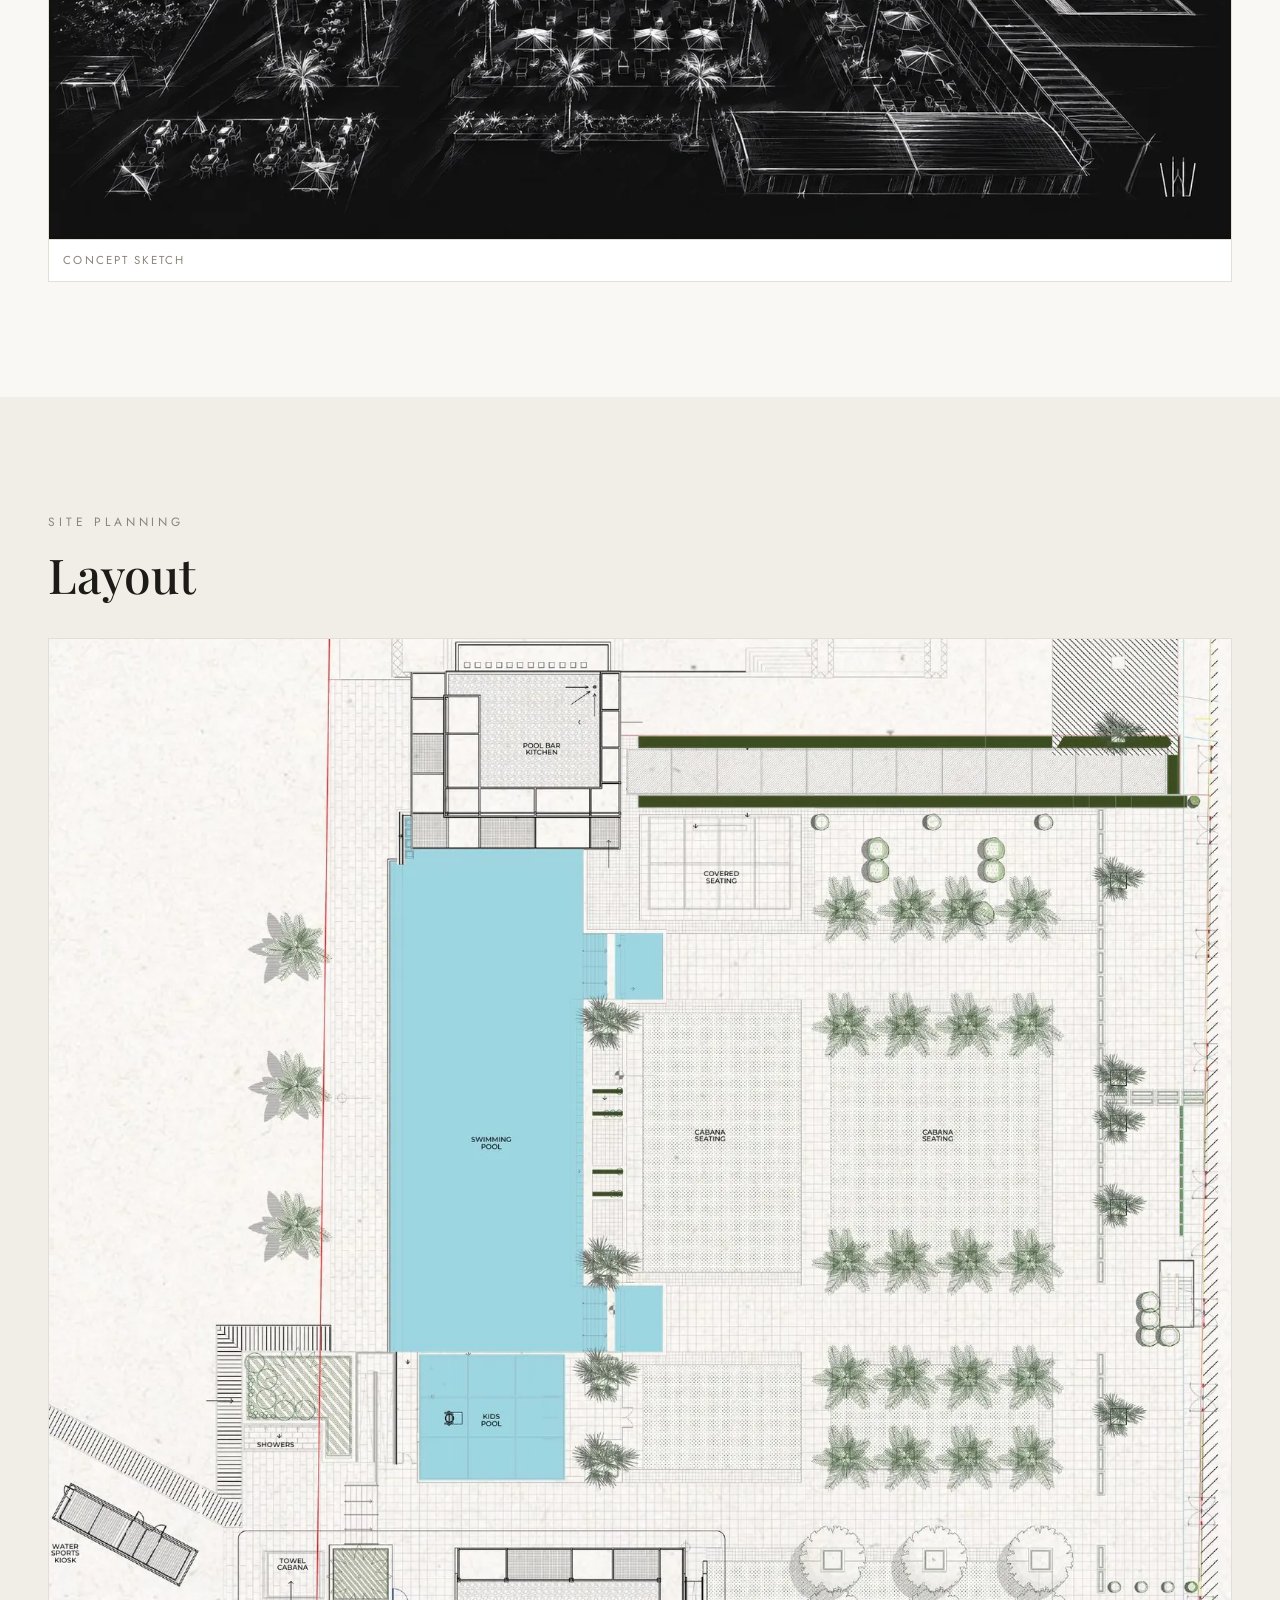
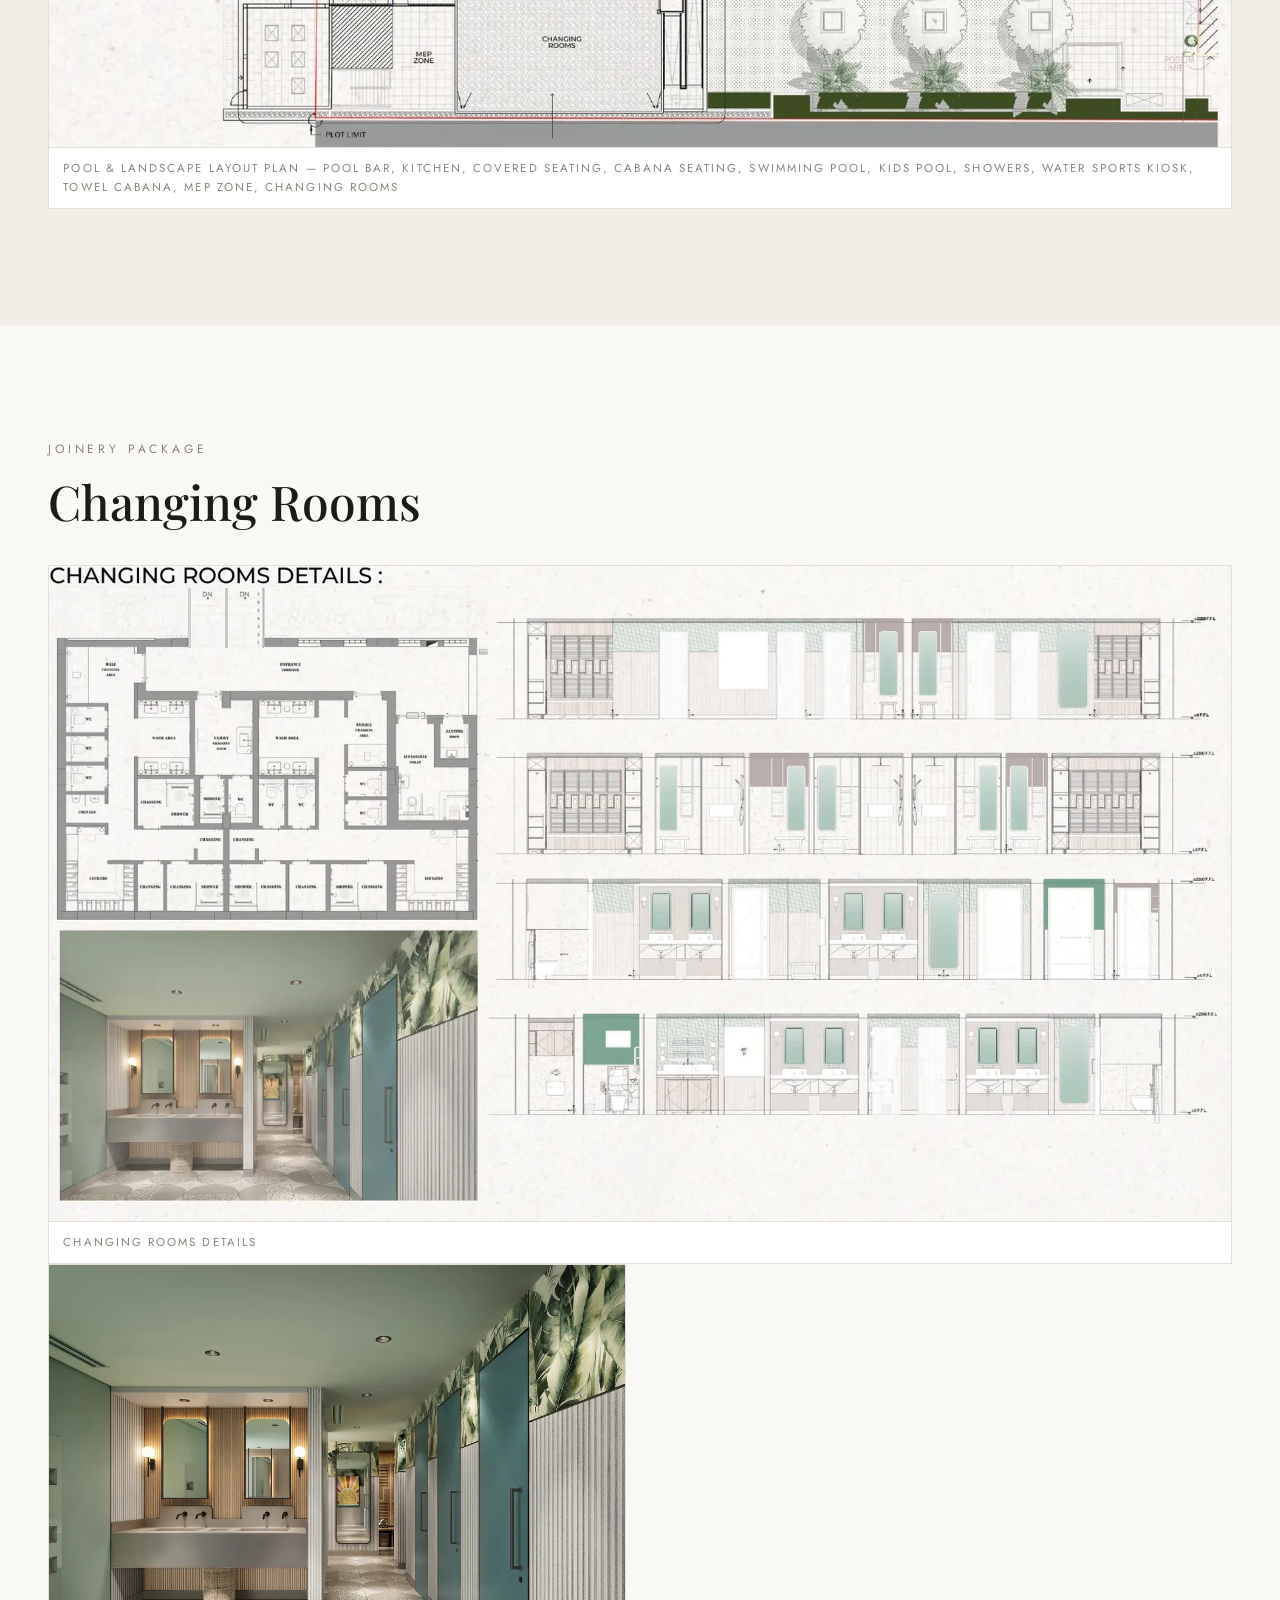
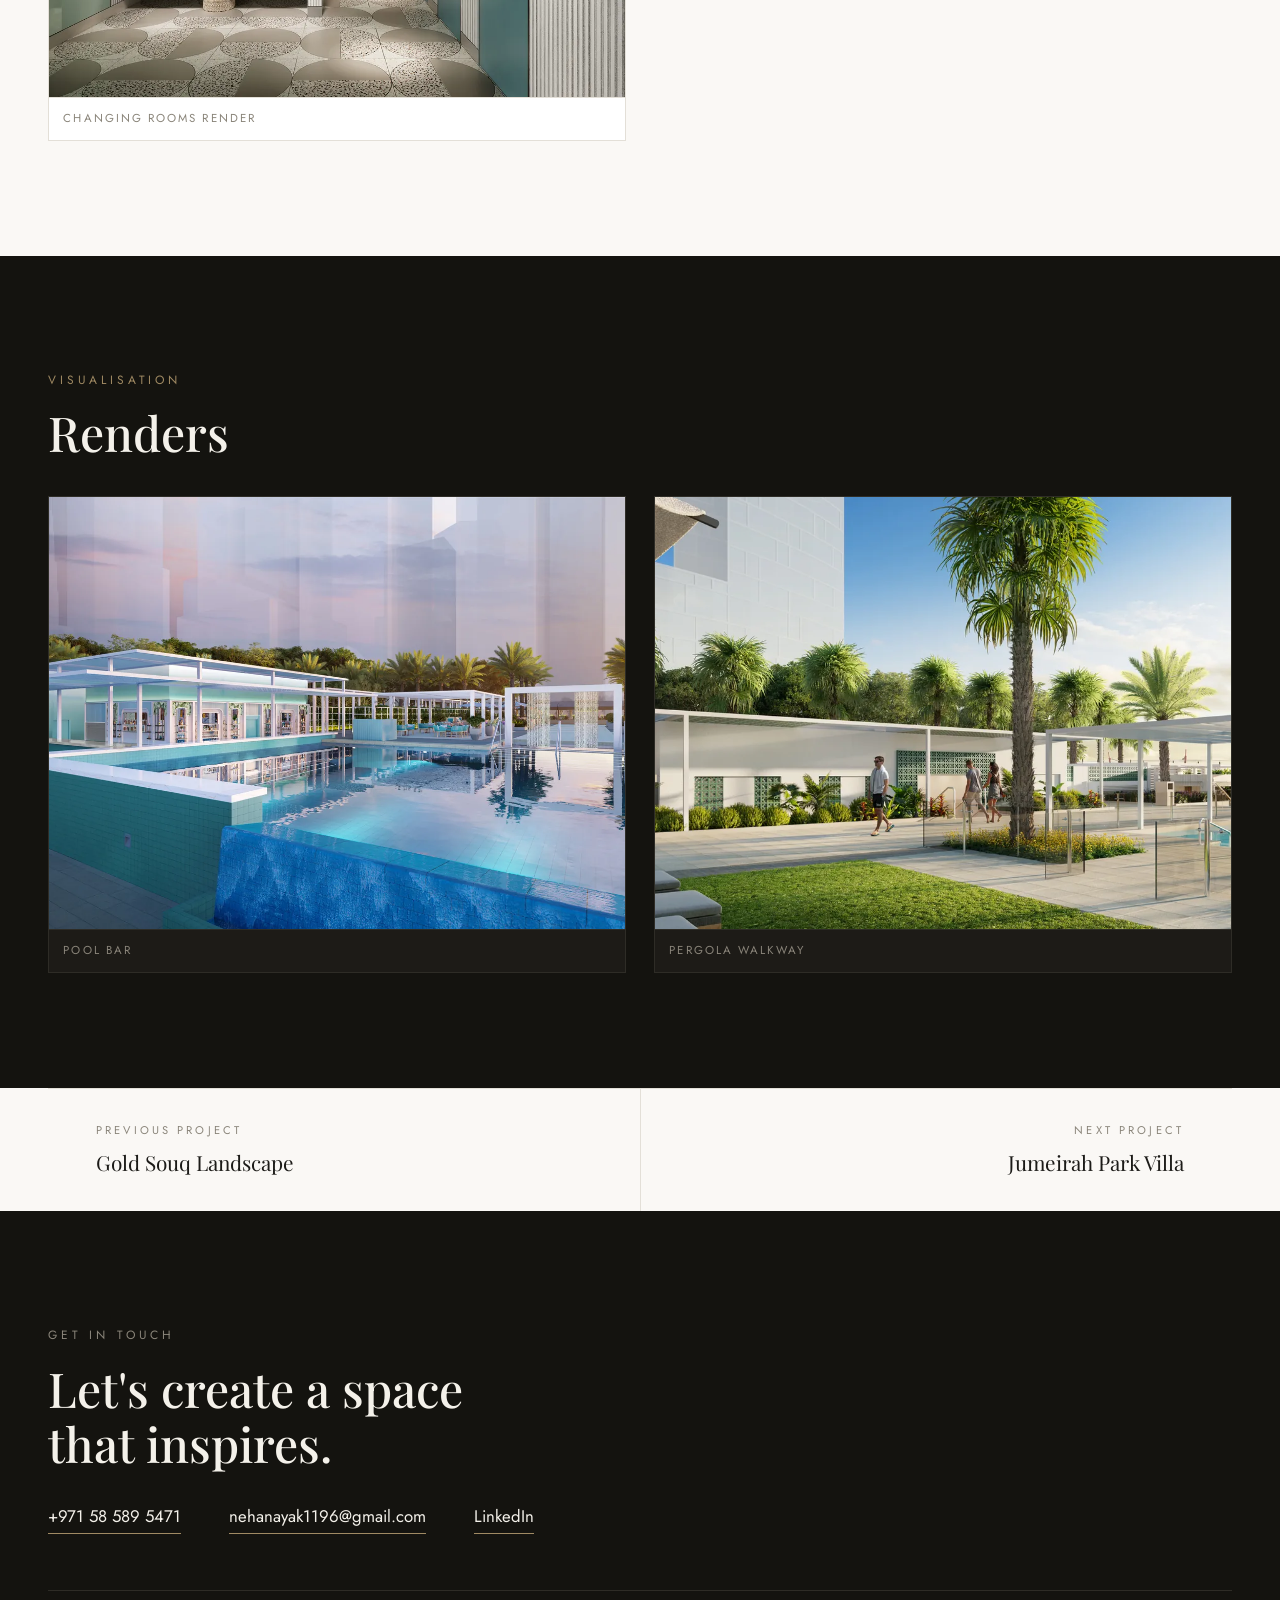
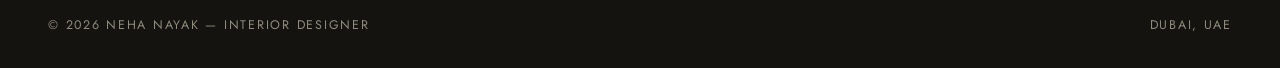
==== commit 9fc50707: "Add software icons and LinkedIn link Software chips in About now carry the app icons extracted from " ====
--- a/projects/doubletree-hilton.html
+++ b/projects/doubletree-hilton.html
@@ -5,6 +5,20 @@
   <meta name="viewport" content="width=device-width, initial-scale=1">
   <title>DoubleTree by Hilton Jumeirah — Neha Nayak</title>
   <meta name="description" content="Landscape renovation of the DoubleTree by Hilton Jumeirah beachfront pool deck — execution plans, joinery package, and site coordination.">
+  <meta name="author" content="Neha Nayak">
+  <meta name="robots" content="index, follow">
+  <meta name="theme-color" content="#faf8f5">
+  <link rel="canonical" href="https://krshivam25.github.io/design-portfolio/projects/doubletree-hilton.html">
+  <meta property="og:type" content="article">
+  <meta property="og:site_name" content="Neha Nayak — Interior Designer">
+  <meta property="og:title" content="DoubleTree by Hilton Jumeirah — Neha Nayak">
+  <meta property="og:description" content="Landscape renovation of the DoubleTree by Hilton Jumeirah beachfront pool deck — execution plans, joinery package, and site coordination.">
+  <meta property="og:url" content="https://krshivam25.github.io/design-portfolio/projects/doubletree-hilton.html">
+  <meta property="og:image" content="https://krshivam25.github.io/design-portfolio/assets/img/doubletree-hilton/aerial-render.webp">
+  <meta name="twitter:card" content="summary_large_image">
+  <meta name="twitter:title" content="DoubleTree by Hilton Jumeirah — Neha Nayak">
+  <meta name="twitter:description" content="Landscape renovation of the DoubleTree by Hilton Jumeirah beachfront pool deck — execution plans, joinery package, and site coordination.">
+  <meta name="twitter:image" content="https://krshivam25.github.io/design-portfolio/assets/img/doubletree-hilton/aerial-render.webp">
   <link rel="preconnect" href="https://fonts.googleapis.com">
   <link rel="preconnect" href="https://fonts.gstatic.com" crossorigin>
   <link href="https://fonts.googleapis.com/css2?family=Playfair+Display:ital,wght@0,400;0,500;0,600;1,400&family=Jost:wght@300;400;500&display=swap" rel="stylesheet">
@@ -107,6 +121,7 @@
     <div class="footer-contact">
       <a href="tel:+971585895471">+971 58 589 5471</a>
       <a href="mailto:nehanayak1196@gmail.com">nehanayak1196@gmail.com</a>
+      <a href="https://www.linkedin.com/in/neha-nayak-b658331b1/" target="_blank" rel="noopener">LinkedIn</a>
     </div>
     <div class="footer-base">
       <span>&copy; <span data-year></span> Neha Nayak — Interior Designer</span>
--- a/css/style.css
+++ b/css/style.css
@@ -408,6 +408,32 @@
 
 .portrait-contact a:hover { color: var(--ink); border-color: var(--accent); }
 
+.portrait-contact .btn {
+  display: block;
+  text-align: center;
+  margin-top: 0.9rem;
+}
+
+.portrait-contact svg {
+  width: 14px;
+  height: 14px;
+  fill: currentColor;
+  vertical-align: -2px;
+  margin-right: 0.4rem;
+}
+
+.software-list li {
+  display: inline-flex;
+  align-items: center;
+  gap: 0.45rem;
+}
+
+.software-list img {
+  width: 20px;
+  height: 20px;
+  object-fit: contain;
+}
+
 /* ---------- Buttons ---------- */
 
 a.btn {
